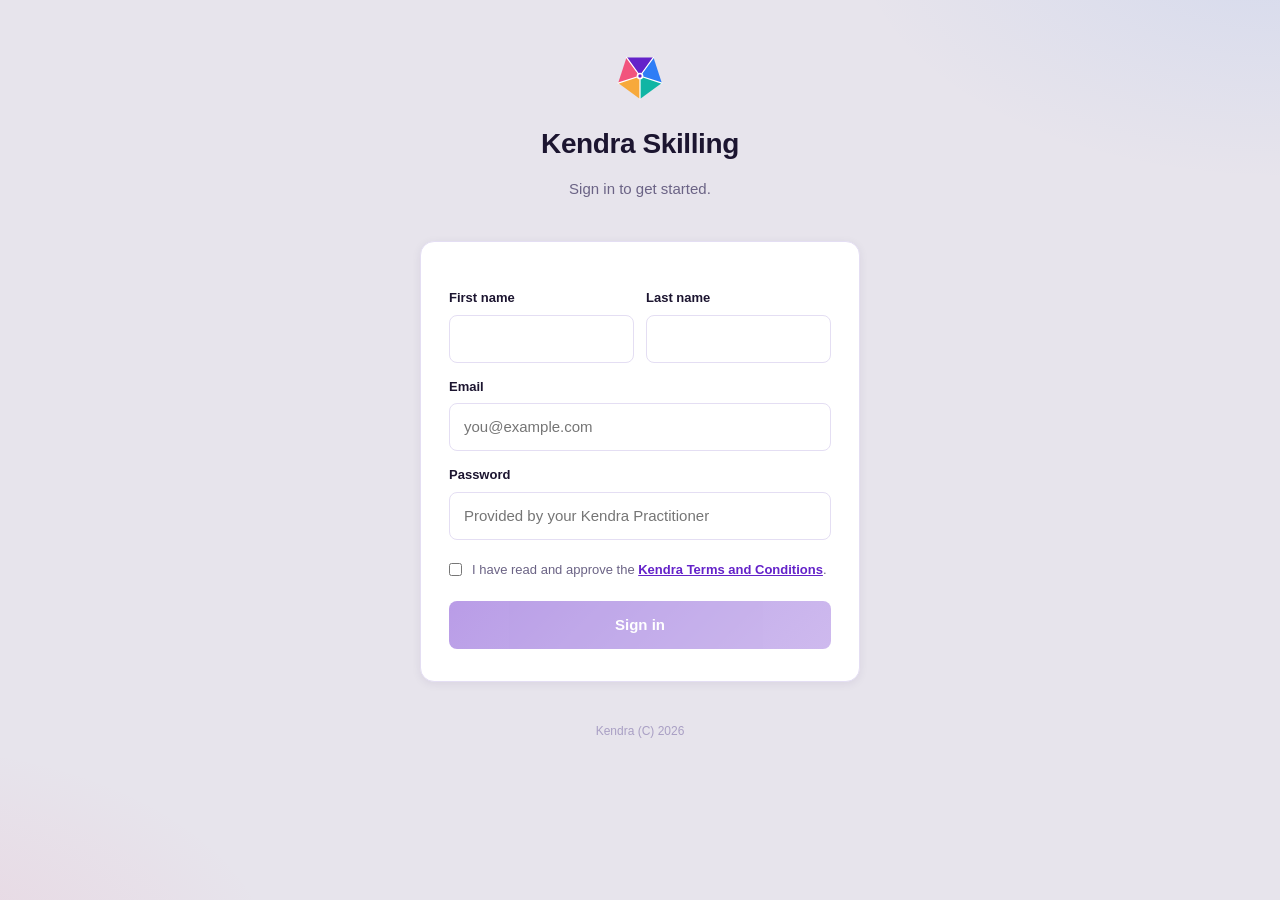
==== index.html @ ec520ee8 "moved login to main screen" ====
<!DOCTYPE html>
<html lang="en">
<head>
<meta charset="UTF-8">
<meta name="viewport" content="width=device-width, initial-scale=1.0">
<title>Kendra Skilling</title>
<link rel="icon" type="image/svg+xml" href="favicon.svg">
<style>
  *, *::before, *::after { box-sizing: border-box; margin: 0; padding: 0; }

  :root {
    --k-purple: #6422C9;
    --k-blue:   #2E7DF6;
    --k-teal:   #10B5A4;
    --k-gold:   #F7A93B;
    --k-coral:  #F2547D;

    --bg: #E7E4EC;
    --surface: #FFFFFF;
    --border: #E4DEF3;
    --text-primary: #1C1530;
    --text-secondary: #6B6385;
    --text-muted: #A99FC4;
    --accent: #6422C9;
    --accent-hover: #4E1AA0;
    --accent-light: #F1EAFB;
    --radius: 14px;
    --radius-sm: 8px;
    --shadow-card: 0 2px 10px rgba(38,18,80,.07);
    --font: 'Plus Jakarta Sans', -apple-system, BlinkMacSystemFont, 'Segoe UI', sans-serif;
    --transition: 180ms cubic-bezier(.4,0,.2,1);
  }

  @import url('https://fonts.googleapis.com/css2?family=Plus+Jakarta+Sans:wght@500;600;700;800&display=swap');

  body {
    font-family: var(--font);
    background:
      radial-gradient(720px 420px at 100% -8%, rgba(46,125,246,.10), transparent 60%),
      radial-gradient(640px 380px at -8% 108%, rgba(242,84,125,.10), transparent 60%),
      var(--bg);
    background-attachment: fixed;
    color: var(--text-primary);
    min-height: 100vh;
    line-height: 1.6;
    font-size: 15px;
    -webkit-font-smoothing: antialiased;
  }

  @keyframes markPulse {
    0%, 100% { transform: scale(1) rotate(0deg); }
    50% { transform: scale(1.05) rotate(3deg); }
  }
  @keyframes fadeInUp {
    from { opacity: 0; transform: translateY(14px); }
    to   { opacity: 1; transform: translateY(0); }
  }
  @media (prefers-reduced-motion: reduce) {
    *, *::before, *::after { animation-duration: .001ms !important; animation-iteration-count: 1 !important; transition-duration: .001ms !important; }
  }

  .app-shell {
    max-width: 860px;
    margin: 0 auto;
    padding: 48px 20px 80px;
  }

  .hub-header {
    text-align: center;
    margin-bottom: 40px;
    animation: fadeInUp 420ms cubic-bezier(.4,0,.2,1) both;
  }
  .hub-header .icon {
    margin-bottom: 18px;
    display: flex;
    justify-content: center;
  }
  .hub-header .icon svg {
    animation: markPulse 3.6s ease-in-out infinite;
  }
  .hub-header h1 {
    font-size: 28px;
    font-weight: 800;
    letter-spacing: -.4px;
    color: var(--text-primary);
    margin-bottom: 10px;
  }
  .hub-header p {
    color: var(--text-secondary);
    font-size: 15px;
    max-width: 480px;
    margin: 0 auto;
  }

  .assessment-grid {
    display: grid;
    grid-template-columns: 1fr 1fr;
    gap: 20px;
  }
  @media (max-width: 640px) {
    .assessment-grid { grid-template-columns: 1fr; }
  }

  .assessment-card {
    background: var(--surface);
    border: 1px solid var(--border);
    border-radius: var(--radius);
    box-shadow: var(--shadow-card);
    padding: 32px 28px;
    display: flex;
    flex-direction: column;
    text-decoration: none;
    color: inherit;
    transition: transform var(--transition), box-shadow var(--transition), border-color var(--transition);
    animation: fadeInUp 480ms cubic-bezier(.4,0,.2,1) both;
  }
  .assessment-card:nth-child(2) { animation-delay: 60ms; }
  .assessment-card:hover {
    transform: translateY(-3px);
    box-shadow: 0 8px 24px rgba(38,18,80,.14);
    border-color: var(--card-color, var(--accent));
  }

  .card-icon {
    width: 52px;
    height: 52px;
    border-radius: var(--radius-sm);
    display: flex;
    align-items: center;
    justify-content: center;
    font-size: 24px;
    margin-bottom: 20px;
    background: linear-gradient(135deg, var(--card-color, var(--k-purple)) 0%, color-mix(in srgb, var(--card-color, var(--k-purple)) 55%, #fff) 100%);
    color: #fff;
  }

  .card-title {
    font-size: 18px;
    font-weight: 700;
    color: var(--text-primary);
    margin-bottom: 8px;
    letter-spacing: -.2px;
  }
  .card-desc {
    font-size: 14px;
    color: var(--text-secondary);
    line-height: 1.6;
    margin-bottom: 24px;
    flex: 1;
  }

  .card-cta {
    display: inline-flex;
    align-items: center;
    justify-content: center;
    gap: 8px;
    padding: 12px 20px;
    border-radius: var(--radius-sm);
    font-size: 14px;
    font-weight: 600;
    font-family: var(--font);
    background: linear-gradient(135deg, var(--card-color, var(--k-purple)), color-mix(in srgb, var(--card-color, var(--k-purple)) 70%, #fff));
    color: #fff;
    transition: all var(--transition);
  }
  .assessment-card:hover .card-cta {
    box-shadow: 0 4px 14px rgba(38,18,80,.22);
    transform: translateY(-1px);
  }

  .login-card {
    max-width: 440px;
    margin: 0 auto;
    background: var(--surface);
    border: 1px solid var(--border);
    border-radius: var(--radius);
    box-shadow: var(--shadow-card);
    padding: 32px 28px;
    animation: fadeInUp 480ms cubic-bezier(.4,0,.2,1) both;
  }
  .login-row { display: grid; grid-template-columns: 1fr 1fr; gap: 12px; }
  @media (max-width: 480px) { .login-row { grid-template-columns: 1fr; } }
  .login-card label.field-label {
    display: block;
    font-size: 13px;
    font-weight: 600;
    margin: 14px 0 6px;
  }
  .login-card input[type="text"],
  .login-card input[type="email"],
  .login-card input[type="password"] {
    width: 100%;
    padding: 11px 14px;
    border: 1.5px solid var(--border);
    border-radius: var(--radius-sm);
    font: inherit;
    color: var(--text-primary);
    background: var(--surface);
    transition: border-color var(--transition), box-shadow var(--transition);
  }
  .login-card input:focus {
    outline: none;
    border-color: var(--accent);
    box-shadow: 0 0 0 3px var(--accent-light);
  }
  .nda-label {
    display: flex;
    align-items: flex-start;
    gap: 10px;
    margin: 20px 0;
    font-size: 13px;
    color: var(--text-secondary);
    cursor: pointer;
  }
  .nda-label input { margin-top: 3px; accent-color: var(--accent); }
  .nda-label a { color: var(--accent); font-weight: 600; }
  .login-error {
    display: none;
    margin-top: 14px;
    font-size: 13px;
    color: var(--k-coral);
  }
  .login-error.visible { display: block; }
  .login-btn {
    width: 100%;
    border: none;
    cursor: pointer;
    padding: 12px 20px;
    border-radius: var(--radius-sm);
    font: inherit;
    font-weight: 600;
    color: #fff;
    background: linear-gradient(135deg, var(--k-purple), color-mix(in srgb, var(--k-purple) 70%, #fff));
    transition: all var(--transition);
  }
  .login-btn:disabled { opacity: .45; cursor: not-allowed; }

  .signed-in {
    text-align: center;
    margin-bottom: 24px;
    font-size: 13px;
    color: var(--text-secondary);
  }
  .signed-in button {
    background: none;
    border: none;
    font: inherit;
    font-weight: 600;
    color: var(--accent);
    cursor: pointer;
    text-decoration: underline;
    margin-left: 6px;
  }

  [hidden] { display: none !important; }

  .hub-footer {
    text-align: center;
    margin-top: 40px;
    font-size: 12px;
    color: var(--text-muted);
  }
</style>
</head>
<body>

<div class="app-shell">

  <div class="hub-header">
    <div class="icon">
      <svg class="kendra-mark" width="56" height="56" viewBox="0 0 200 200" aria-hidden="true">
        <path d="M100 100 L51.8 33.7 L148.2 33.7 Z" fill="#6422C9"/>
        <path d="M100 100 L148.2 33.7 L178 125.3 Z" fill="#2E7DF6"/>
        <path d="M100 100 L178 125.3 L100 182 Z" fill="#10B5A4"/>
        <path d="M100 100 L100 182 L22 125.3 Z" fill="#F7A93B"/>
        <path d="M100 100 L22 125.3 L51.8 33.7 Z" fill="#F2547D"/>
        <g stroke="#fff" stroke-width="4.5" stroke-linecap="round">
          <line x1="100" y1="100" x2="51.8" y2="33.7"/>
          <line x1="100" y1="100" x2="148.2" y2="33.7"/>
          <line x1="100" y1="100" x2="178" y2="125.3"/>
          <line x1="100" y1="100" x2="100" y2="182"/>
          <line x1="100" y1="100" x2="22" y2="125.3"/>
        </g>
        <circle cx="100" cy="100" r="12" fill="#fff"/>
        <circle cx="100" cy="100" r="6" fill="#6422C9"/>
      </svg>
    </div>
    <h1>Kendra Skilling</h1>
    <p id="hub-sub">Sign in to get started.</p>
  </div>

  <div class="login-card" id="login-card">
    <div class="login-row">
      <div>
        <label class="field-label" for="first-name">First name</label>
        <input type="text" id="first-name" autocomplete="given-name">
      </div>
      <div>
        <label class="field-label" for="last-name">Last name</label>
        <input type="text" id="last-name" autocomplete="family-name">
      </div>
    </div>
    <label class="field-label" for="email">Email</label>
    <input type="email" id="email" placeholder="you@example.com" autocomplete="email">
    <label class="field-label" for="passcode" id="passcode-label">Password</label>
    <input type="password" id="passcode" placeholder="Provided by your Kendra Practitioner" autocomplete="off">
    <label class="nda-label">
      <input type="checkbox" id="nda">
      <span>I have read and approve the <a href="nda/" target="_blank" rel="noopener">Kendra Terms and Conditions</a>.</span>
    </label>
    <button class="login-btn" id="login-btn" disabled>Sign in</button>
    <div class="login-error" id="login-error" role="alert"></div>
  </div>

  <div id="assessments" hidden>
    <div class="signed-in">Signed in as <strong id="signed-in-name"></strong><button type="button" id="sign-out">Sign out</button></div>
  <div class="assessment-grid">
    <a class="assessment-card" style="--card-color:#10B5A4;" href="self-assessment/">
      <div class="card-icon">📋</div>
      <div class="card-title">Self Assessment</div>
      <div class="card-desc">A quick self-check across your technical skills. Rate yourself honestly across a set of statements, there's no right or wrong answer.</div>
      <span class="card-cta">Start Self Assessment →</span>
    </a>

    <a class="assessment-card" style="--card-color:#6422C9;" href="scenario-assessment/">
      <div class="card-icon">🧭</div>
      <div class="card-title">Engineer Assessment</div>
      <div class="card-desc">Five real-world scenarios, each with a short series of questions. Read carefully and choose the response that best reflects how you'd approach the situation.</div>
      <span class="card-cta">Start Engineer Assessment →</span>
    </a>
    </div>
  </div>

  <div class="hub-footer">Kendra (C) 2026</div>

</div>


<script src="kendra-session.js"></script>
<script>
  // Passcodes are checked by the self-assessment's Apps Script backend; keep in sync with self-assessment/app.js.
  const VERIFY_URL = 'https://script.google.com/macros/s/AKfycbx0_yl9m3wZU8joyC1Q82nHS1Gt9YozaLYHbR16JOzm_K5aRpdPW4qSPQH02UxCz1YR/exec';

  const $ = (id) => document.getElementById(id);
  const fields = ['first-name', 'last-name', 'email', 'passcode'].map($);
  const btn = $('login-btn');

  function keyFromUrl() {
    try { return new URLSearchParams(location.search).get('key') || ''; } catch (err) { return ''; }
  }

  function showAssessments(login) {
    $('login-card').hidden = true;
    $('assessments').hidden = false;
    $('signed-in-name').textContent = login.name;
    $('hub-sub').textContent = 'Choose an assessment below to get started.';
  }

  function showLogin() {
    $('login-card').hidden = false;
    $('assessments').hidden = true;
    $('hub-sub').textContent = 'Sign in to get started.';
    $('first-name').focus();
  }

  function refreshBtn() {
    const [first, last, email, pass] = fields.map((f) => f.value.trim());
    btn.disabled = !(first && last && /^[^\s@]+@[^\s@]+\.[^\s@]+$/.test(email) && pass && $('nda').checked);
  }

  function showError(msg) {
    $('login-error').textContent = msg;
    $('login-error').classList.toggle('visible', !!msg);
  }

  async function verifyPasscode(passcode) {
    let data;
    try {
      const res = await fetch(VERIFY_URL + '?key=' + encodeURIComponent(passcode));
      if (!res.ok) throw new Error();
      data = await res.json();
    } catch (err) {
      throw new Error('Could not reach the assessment server. Check your connection and try again.');
    }
    if (data.error) {
      throw new Error(data.error === 'Invalid or missing passcode.' ? 'Incorrect password.' : data.error);
    }
  }

  async function signIn() {
    if (btn.disabled) return;
    const [first, last, email, passcode] = fields.map((f) => f.value.trim());
    btn.disabled = true;
    btn.textContent = 'Signing in…';
    showError('');
    try {
      await verifyPasscode(passcode);
    } catch (err) {
      showError(err.message);
      btn.textContent = 'Sign in';
      refreshBtn();
      return;
    }
    const login = {
      firstName: first,
      lastName: last,
      name: first + ' ' + last,
      email: email,
      passcode: passcode,
      ndaApprovedAt: new Date().toISOString(),
    };
    KendraSession.set(login);
    $('passcode').value = '';
    btn.textContent = 'Sign in';
    showAssessments(login);
  }

  fields.forEach((f) => {
    f.addEventListener('input', refreshBtn);
    f.addEventListener('keydown', (e) => { if (e.key === 'Enter') signIn(); });
  });
  $('nda').addEventListener('change', refreshBtn);
  btn.addEventListener('click', signIn);
  $('sign-out').addEventListener('click', () => {
    KendraSession.clear();
    showLogin();
  });

  const existing = KendraSession.get();
  if (existing) {
    showAssessments(existing);
  } else {
    const key = keyFromUrl();
    if (key) {
      $('passcode').value = key;
      $('passcode').hidden = true;
      $('passcode-label').hidden = true;
    }
    refreshBtn();
  }
</script>
</body>
</html>
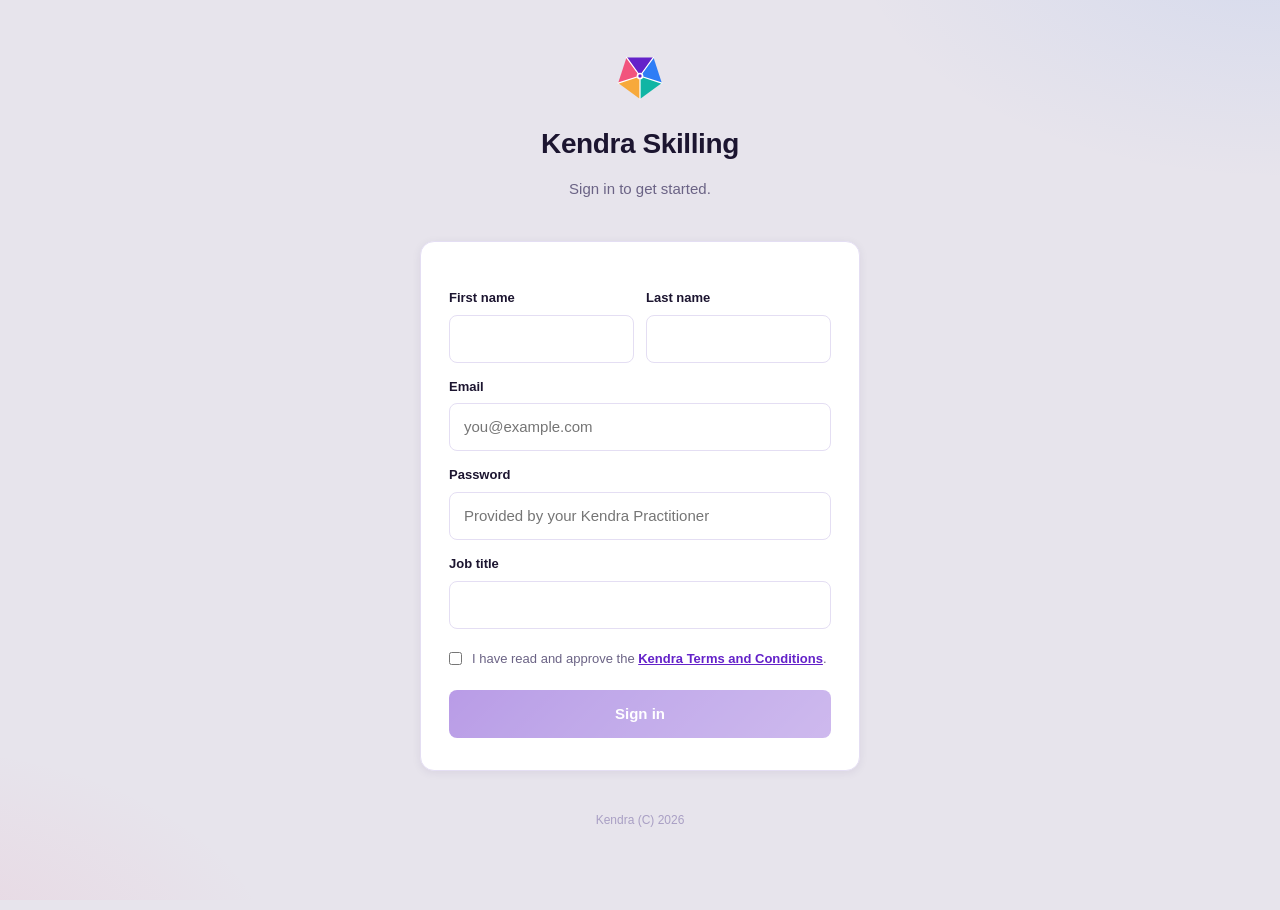
==== commit 778a042e: "add job title" ====
--- a/index.html
+++ b/index.html
@@ -251,6 +251,20 @@
     text-decoration: underline;
     margin-left: 6px;
   }
+
+  .status-badge {
+    align-self: flex-start;
+    margin-bottom: 12px;
+    padding: 3px 10px;
+    border-radius: 999px;
+    font-size: 12px;
+    font-weight: 600;
+    background: var(--accent-light);
+    color: var(--text-secondary);
+  }
+  .status-badge[hidden] { display: none; }
+  .status-badge.in-progress { background: #FEF3DC; color: #8A5A00; }
+  .status-badge.completed { background: #DDF6F2; color: #0B7468; }
 
   [hidden] { display: none !important; }
 
@@ -304,6 +318,9 @@
     <input type="email" id="email" placeholder="you@example.com" autocomplete="email">
     <label class="field-label" for="passcode" id="passcode-label">Password</label>
     <input type="password" id="passcode" placeholder="Provided by your Kendra Practitioner" autocomplete="off">
+    <label class="field-label" for="job-title">Job title</label>
+    <input type="text" id="job-title" list="job-titles" maxlength="80" autocomplete="organization-title">
+    <datalist id="job-titles"></datalist>
     <label class="nda-label">
       <input type="checkbox" id="nda">
       <span>I have read and approve the <a href="nda/" target="_blank" rel="noopener">Kendra Terms and Conditions</a>.</span>
@@ -317,6 +334,7 @@
   <div class="assessment-grid">
     <a class="assessment-card" style="--card-color:#10B5A4;" href="self-assessment/">
       <div class="card-icon">📋</div>
+      <span class="status-badge" id="status-self" hidden></span>
       <div class="card-title">Self Assessment</div>
       <div class="card-desc">A quick self-check across your technical skills. Rate yourself honestly across a set of statements, there's no right or wrong answer.</div>
       <span class="card-cta">Start Self Assessment →</span>
@@ -324,6 +342,7 @@
 
     <a class="assessment-card" style="--card-color:#6422C9;" href="scenario-assessment/">
       <div class="card-icon">🧭</div>
+      <span class="status-badge" id="status-scenario" hidden></span>
       <div class="card-title">Engineer Assessment</div>
       <div class="card-desc">Five real-world scenarios, each with a short series of questions. Read carefully and choose the response that best reflects how you'd approach the situation.</div>
       <span class="card-cta">Start Engineer Assessment →</span>
@@ -337,16 +356,42 @@
 
 
 <script src="kendra-session.js"></script>
+<script src="kendra-progress.js"></script>
 <script>
-  // Passcodes are checked by the self-assessment's Apps Script backend; keep in sync with self-assessment/app.js.
+  // Email + password are checked by the self-assessment's Apps Script backend; keep in sync with self-assessment/app.js.
   const VERIFY_URL = 'https://script.google.com/macros/s/AKfycbx0_yl9m3wZU8joyC1Q82nHS1Gt9YozaLYHbR16JOzm_K5aRpdPW4qSPQH02UxCz1YR/exec';
+
+  // Receivers that hold each assessment's Progress tab; keep in sync with each app.js CONFIG.SUBMIT_URL.
+  const PROGRESS_URLS = {
+    self:     'https://script.google.com/macros/s/AKfycbyKFFcZ0jacQz80A9gFRxJcMQHT9oWj64-b11_a2Wt1HUiNSffln-zzQ_AuvCkWSKyF/exec',
+    scenario: 'https://script.google.com/macros/s/AKfycbxaO4rGHSNYoEbL_5BJmBt9b8DTPfST6GbDmwsyPXiB0LfvGq5lRR1f6k8rzMCRAz3A/exec',
+  };
 
   const $ = (id) => document.getElementById(id);
   const fields = ['first-name', 'last-name', 'email', 'passcode'].map($);
   const btn = $('login-btn');
 
-  function keyFromUrl() {
-    try { return new URLSearchParams(location.search).get('key') || ''; } catch (err) { return ''; }
+  function badgeFor(p) {
+    if (!p) return null;
+    const retaking = p.status === 'in_progress' && p.completedAt;
+    if (p.status === 'completed' || retaking) {
+      return { cls: 'completed', text: retaking ? 'Completed · retake in progress' : 'Completed ✓' };
+    }
+    if (p.status === 'in_progress') {
+      return { cls: 'in-progress', text: 'In progress' };
+    }
+    return null;
+  }
+
+  async function loadStatuses(login) {
+    await Promise.all(Object.keys(PROGRESS_URLS).map(async (key) => {
+      const badge = $('status-' + key);
+      const info = badgeFor(await KendraProgress.load(PROGRESS_URLS[key], login.passcode, login.email));
+      if (!info) return;
+      badge.className = 'status-badge ' + info.cls;
+      badge.textContent = info.text;
+      badge.hidden = false;
+    }));
   }
 
   function showAssessments(login) {
@@ -354,9 +399,11 @@
     $('assessments').hidden = false;
     $('signed-in-name').textContent = login.name;
     $('hub-sub').textContent = 'Choose an assessment below to get started.';
+    loadStatuses(login);
   }
 
   function showLogin() {
+    Object.keys(PROGRESS_URLS).forEach((key) => { $('status-' + key).hidden = true; });
     $('login-card').hidden = false;
     $('assessments').hidden = true;
     $('hub-sub').textContent = 'Sign in to get started.';
@@ -373,28 +420,46 @@
     $('login-error').classList.toggle('visible', !!msg);
   }
 
-  async function verifyPasscode(passcode) {
+  // Fill the job-title suggestions with titles many participants share. Best effort: no list is fine.
+  async function loadTitleSuggestions() {
+    try {
+      const res = await fetch(VERIFY_URL + '?action=titles');
+      const data = await res.json();
+      const list = $('job-titles');
+      (data.titles || []).slice(0, 100).forEach((t) => {
+        const o = document.createElement('option');
+        o.value = t;
+        list.appendChild(o);
+      });
+    } catch (err) { /* ignore */ }
+  }
+  loadTitleSuggestions();
+
+  async function verifyLogin(email, passcode, jobTitle) {
     let data;
     try {
-      const res = await fetch(VERIFY_URL + '?key=' + encodeURIComponent(passcode));
+      const res = await fetch(VERIFY_URL + '?action=verify&email=' + encodeURIComponent(email) +
+                              '&password=' + encodeURIComponent(passcode) +
+                              (jobTitle ? '&title=' + encodeURIComponent(jobTitle) : ''));
       if (!res.ok) throw new Error();
       data = await res.json();
     } catch (err) {
       throw new Error('Could not reach the assessment server. Check your connection and try again.');
     }
     if (data.error) {
-      throw new Error(data.error === 'Invalid or missing passcode.' ? 'Incorrect password.' : data.error);
+      throw new Error(data.error);
     }
   }
 
   async function signIn() {
     if (btn.disabled) return;
     const [first, last, email, passcode] = fields.map((f) => f.value.trim());
+    const jobTitle = $('job-title').value.trim().replace(/\s+/g, ' ');
     btn.disabled = true;
     btn.textContent = 'Signing in…';
     showError('');
     try {
-      await verifyPasscode(passcode);
+      await verifyLogin(email, passcode, jobTitle);
     } catch (err) {
       showError(err.message);
       btn.textContent = 'Sign in';
@@ -419,6 +484,7 @@
     f.addEventListener('input', refreshBtn);
     f.addEventListener('keydown', (e) => { if (e.key === 'Enter') signIn(); });
   });
+  $('job-title').addEventListener('keydown', (e) => { if (e.key === 'Enter') signIn(); });
   $('nda').addEventListener('change', refreshBtn);
   btn.addEventListener('click', signIn);
   $('sign-out').addEventListener('click', () => {
@@ -430,12 +496,6 @@
   if (existing) {
     showAssessments(existing);
   } else {
-    const key = keyFromUrl();
-    if (key) {
-      $('passcode').value = key;
-      $('passcode').hidden = true;
-      $('passcode-label').hidden = true;
-    }
     refreshBtn();
   }
 </script>
